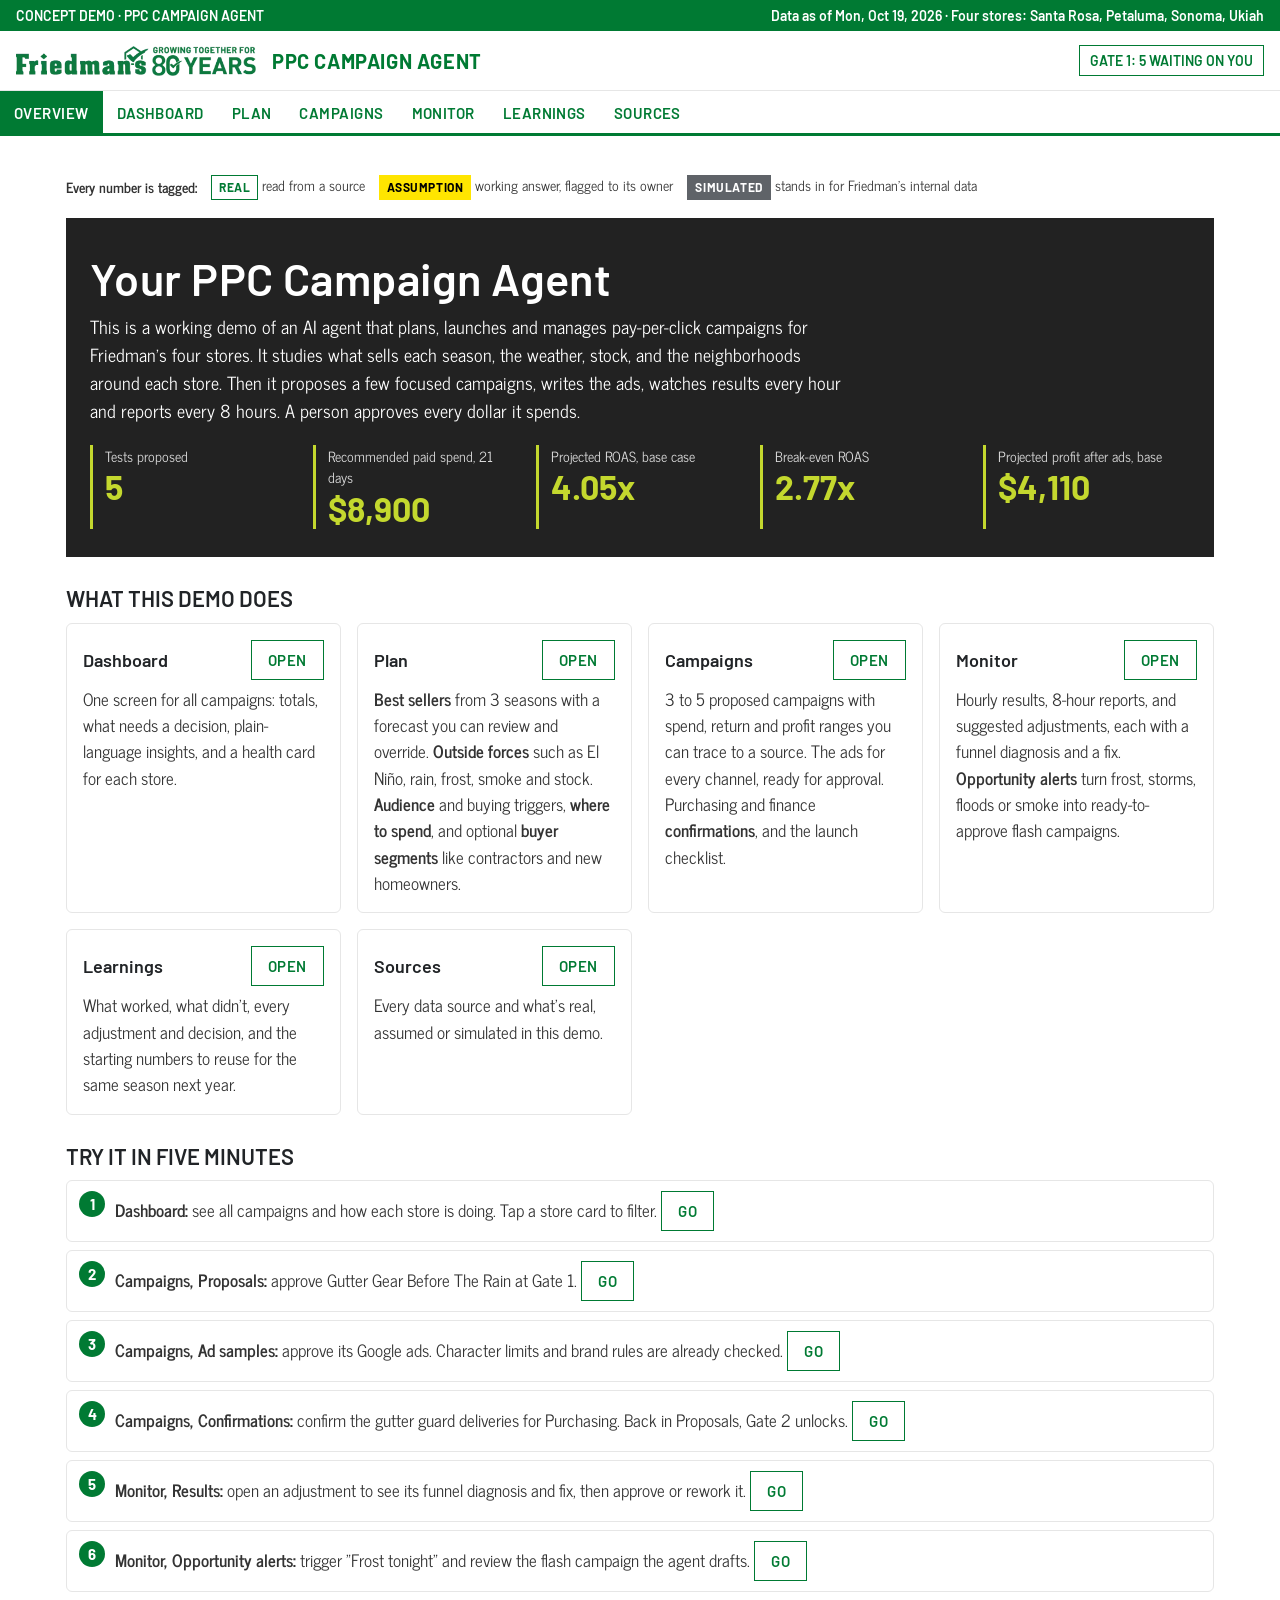
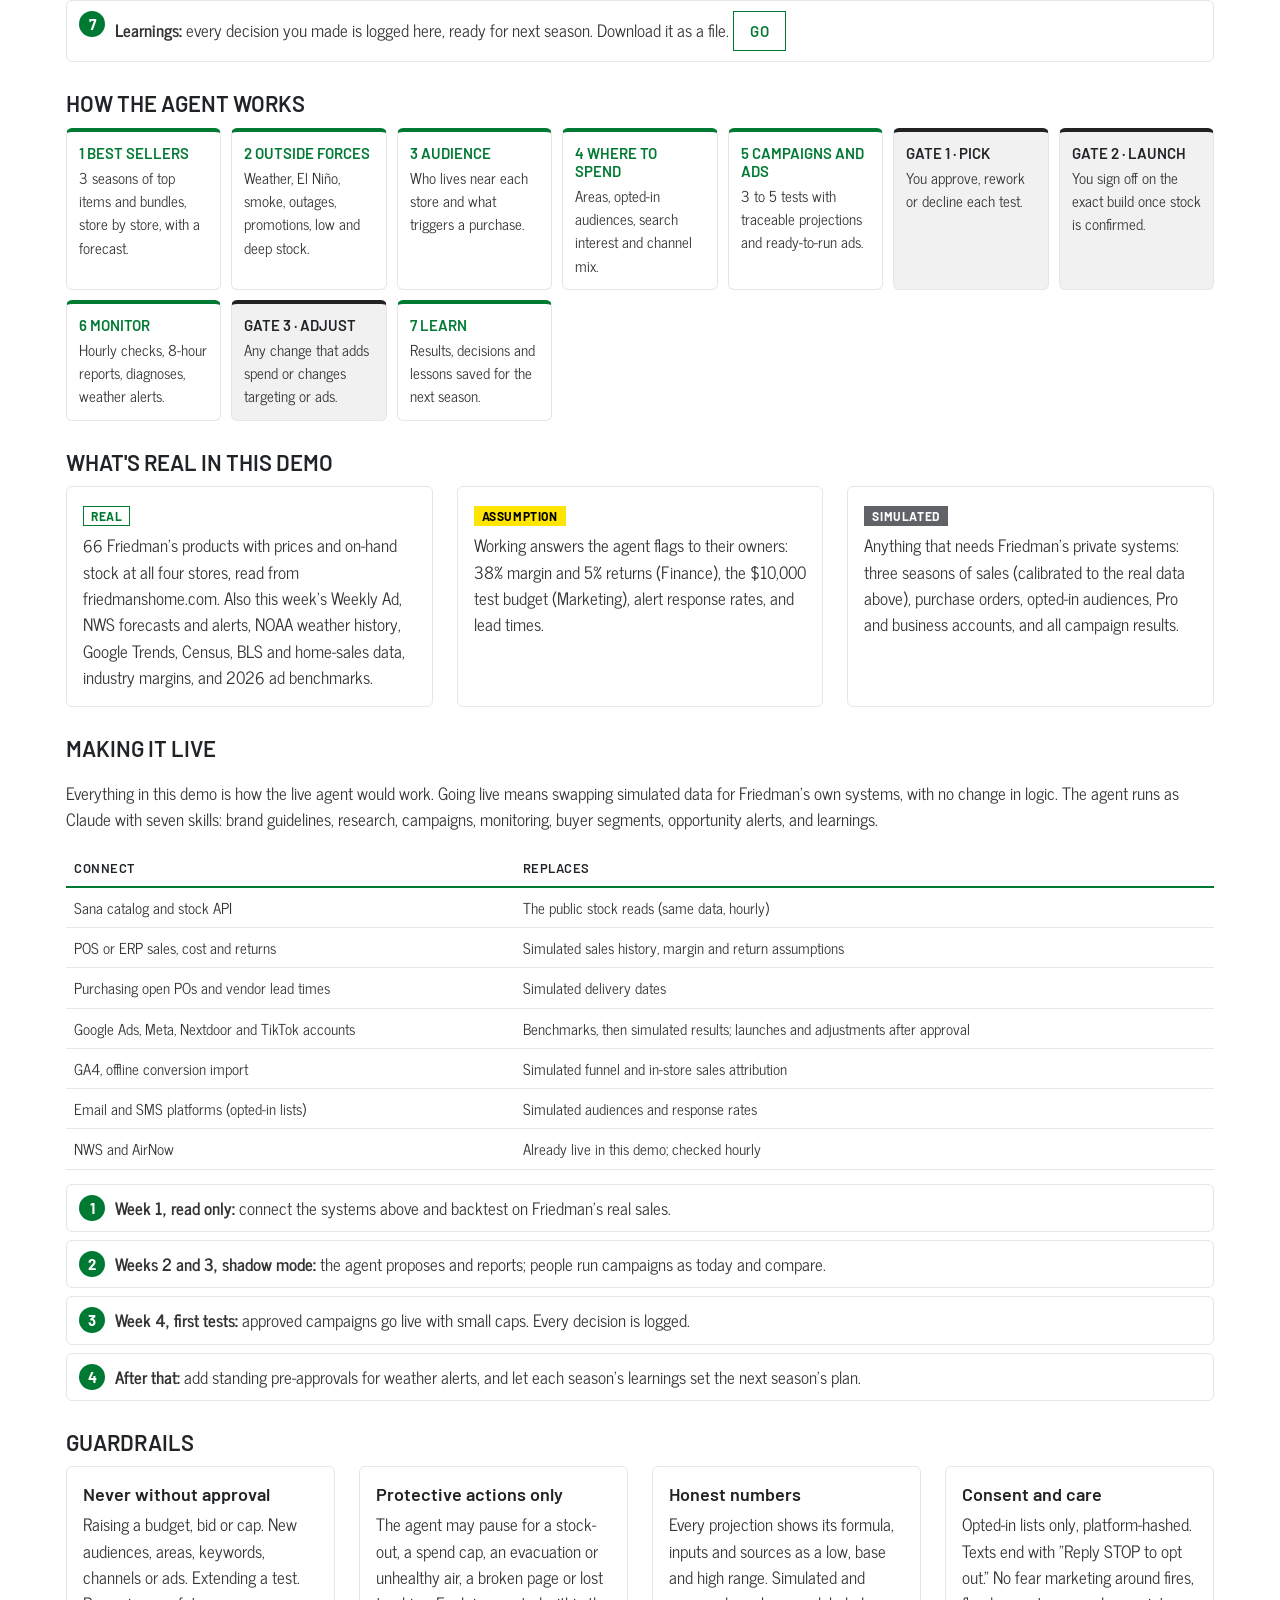
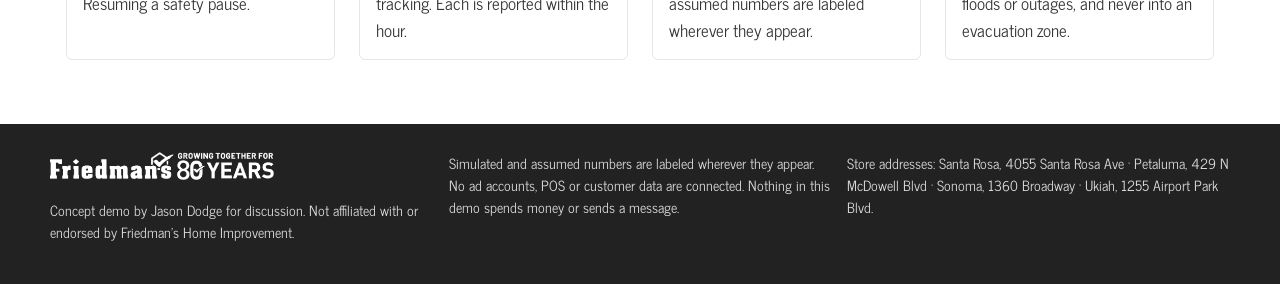
==== campaign/index.html @ 1193f344 "Redirect /Campaign to the PPC campaign agent demo Co-Authored-By: Claude Opus 5.5 <noreply@anthropic" ====
<!doctype html>
<html lang="en"><head><meta charset="utf-8">
<title>Friedman's PPC Campaign Agent</title>
<meta http-equiv="refresh" content="0; url=../ppc-agent/">
<link rel="canonical" href="https://jasonsunburstdodge.github.io/Friedman-s/ppc-agent/">
<script>location.replace("../ppc-agent/"+location.hash);</script>
</head><body><p>Redirecting to the <a href="../ppc-agent/">Friedman's PPC Campaign Agent demo</a>.</p></body></html>
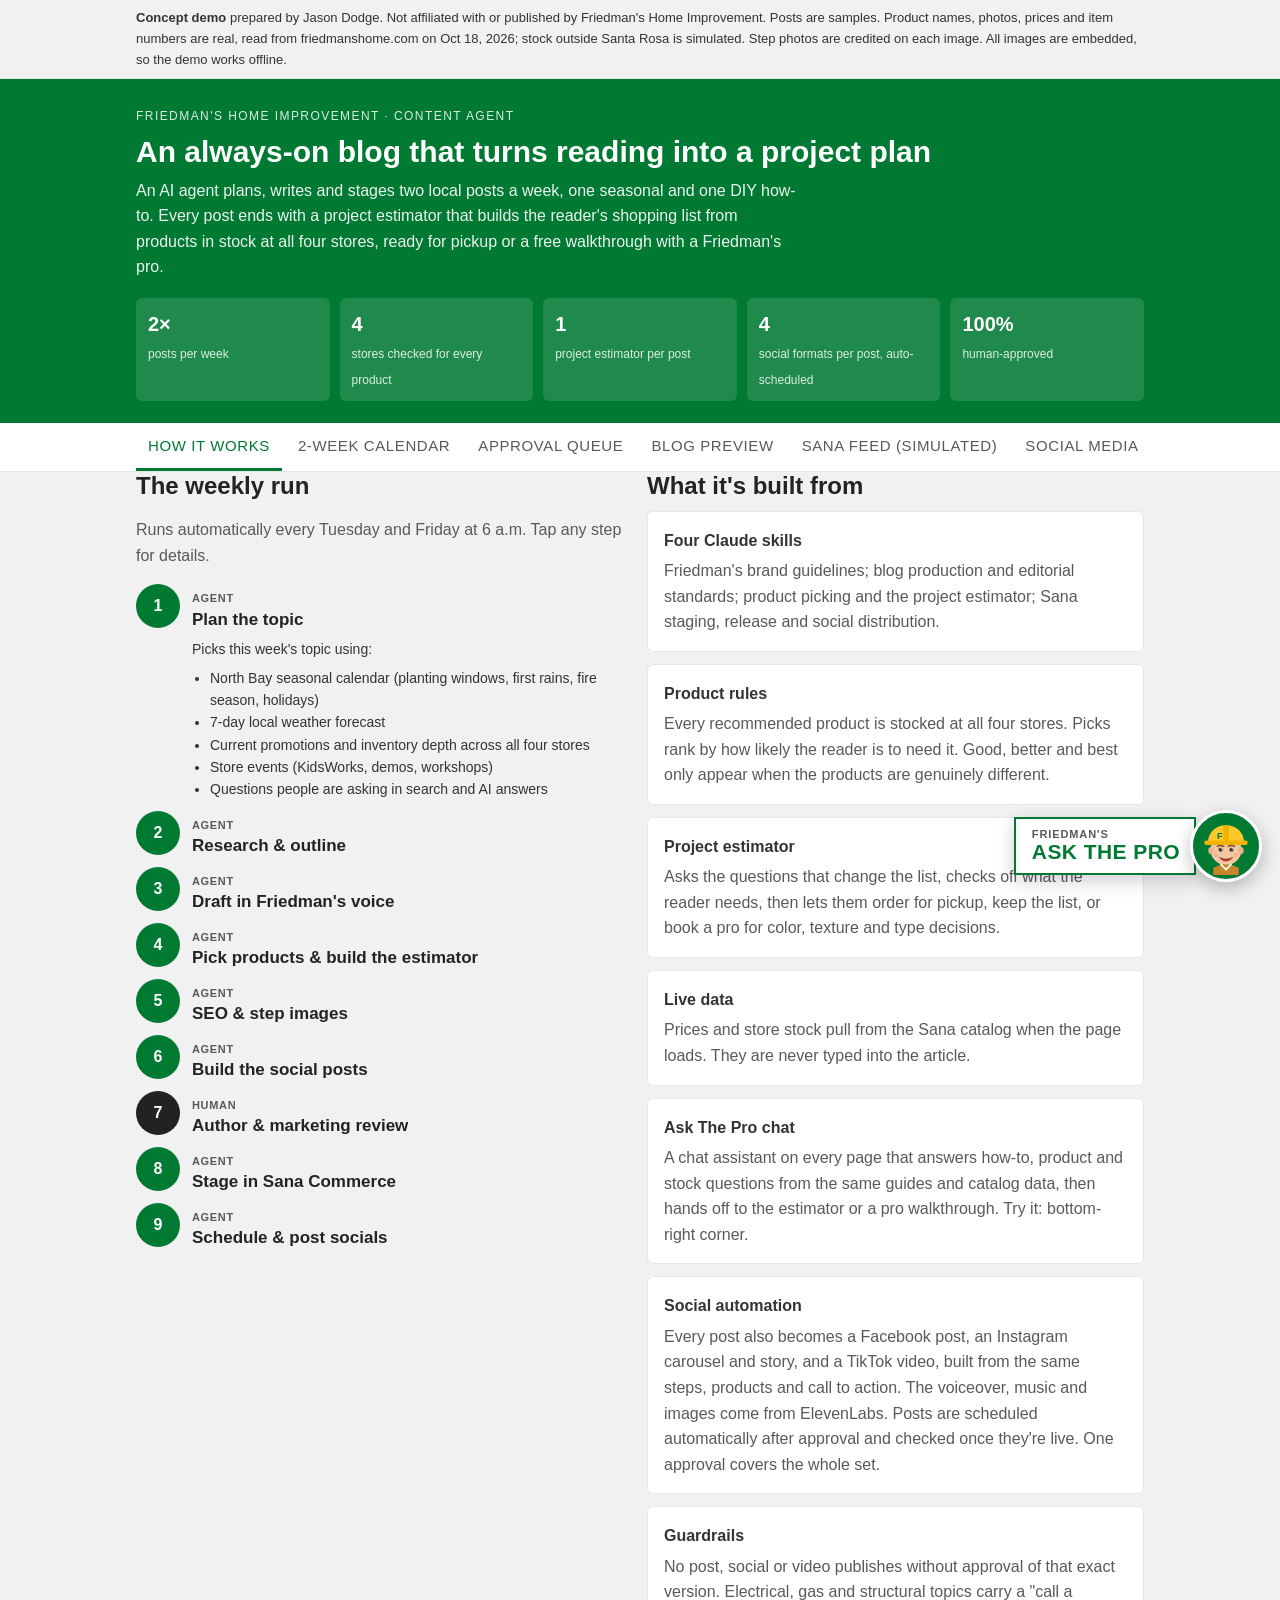
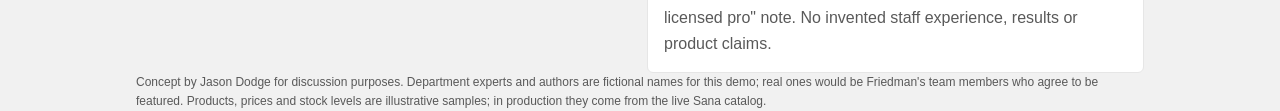
==== commit c2ee1ddf: "Point /Campaign to the content generation agent demo Co-Authored-By: Claude Opus 5.5 <noreply@anthro" ====
--- a/campaign/index.html
+++ b/campaign/index.html
@@ -1,7 +1,7 @@
 <!doctype html>
 <html lang="en"><head><meta charset="utf-8">
-<title>Friedman's PPC Campaign Agent</title>
-<meta http-equiv="refresh" content="0; url=../ppc-agent/">
-<link rel="canonical" href="https://jasonsunburstdodge.github.io/Friedman-s/ppc-agent/">
-<script>location.replace("../ppc-agent/"+location.hash);</script>
-</head><body><p>Redirecting to the <a href="../ppc-agent/">Friedman's PPC Campaign Agent demo</a>.</p></body></html>
+<title>Friedman's Content Agent</title>
+<meta http-equiv="refresh" content="0; url=../">
+<link rel="canonical" href="https://jasonsunburstdodge.github.io/Friedman-s/">
+<script>location.replace("../"+location.hash);</script>
+</head><body><p>Redirecting to the <a href="../">Friedman's content generation agent demo</a>.</p></body></html>
